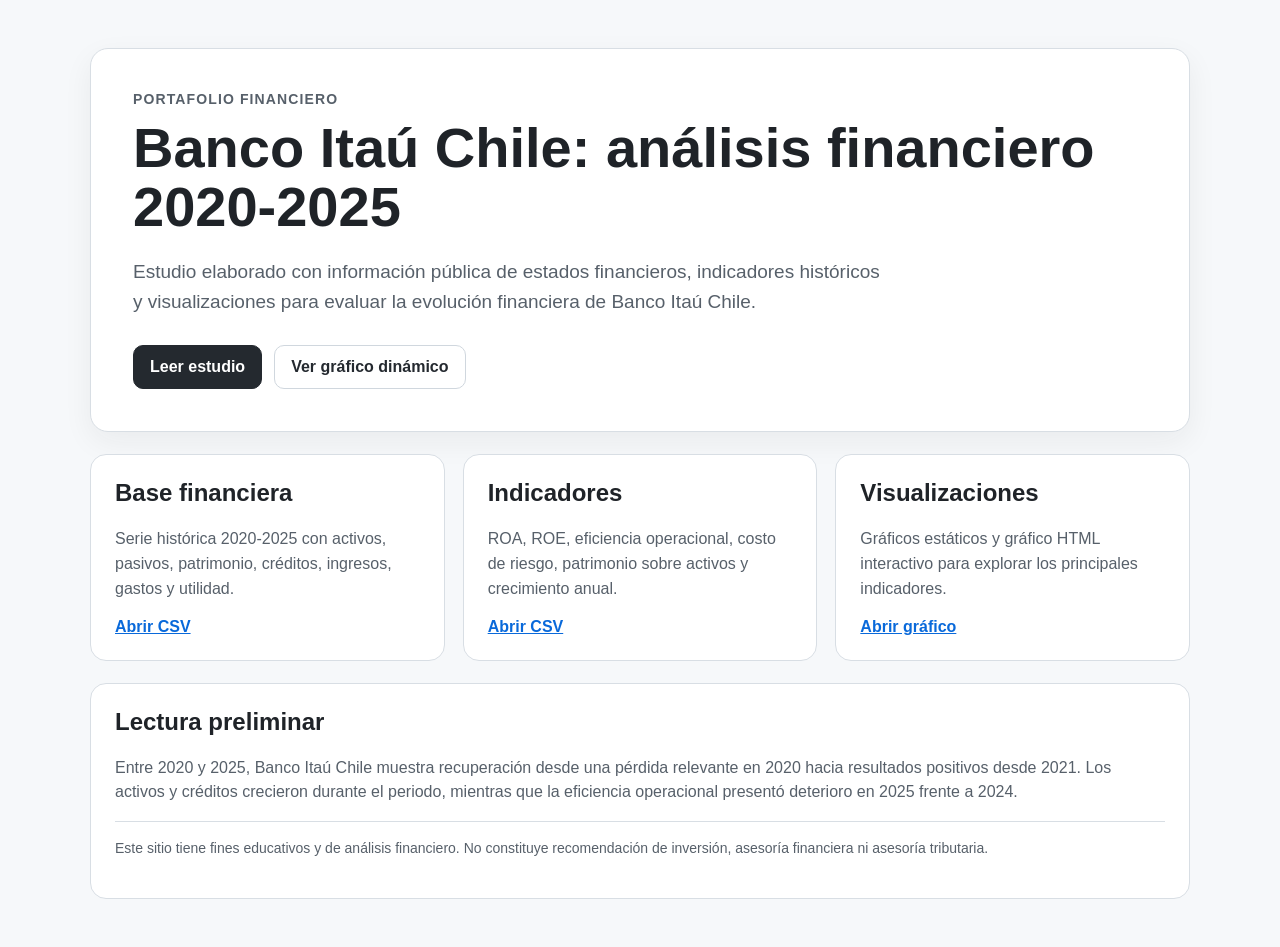
==== index.html @ cef7b731 "Add files via upload Agrego portada web para GitHub Pages" ====
<!DOCTYPE html>
<html lang="es">
<head>
  <meta charset="utf-8">
  <meta name="viewport" content="width=device-width, initial-scale=1">
  <title>Estudio financiero Banco Itaú Chile 2020-2025</title>
  <link rel="stylesheet" href="styles.css">
</head>
<body>
  <main class="page">
    <section class="hero">
      <p class="eyebrow">Portafolio financiero</p>
      <h1>Banco Itaú Chile: análisis financiero 2020-2025</h1>
      <p class="lead">
        Estudio elaborado con información pública de estados financieros, indicadores históricos
        y visualizaciones para evaluar la evolución financiera de Banco Itaú Chile.
      </p>
      <div class="actions">
        <a class="button primary" href="estudios/2026-analisis-financiero-banco-itau-chile.md">Leer estudio</a>
        <a class="button" href="graficos/itau_chile_2020_2025_grafico_dinamico.html">Ver gráfico dinámico</a>
      </div>
    </section>

    <section class="cards">
      <article class="card">
        <h2>Base financiera</h2>
        <p>Serie histórica 2020-2025 con activos, pasivos, patrimonio, créditos, ingresos, gastos y utilidad.</p>
        <a href="datos/itau_chile_2020_2025_financieros.csv">Abrir CSV</a>
      </article>

      <article class="card">
        <h2>Indicadores</h2>
        <p>ROA, ROE, eficiencia operacional, costo de riesgo, patrimonio sobre activos y crecimiento anual.</p>
        <a href="datos/itau_chile_2020_2025_indicadores.csv">Abrir CSV</a>
      </article>

      <article class="card">
        <h2>Visualizaciones</h2>
        <p>Gráficos estáticos y gráfico HTML interactivo para explorar los principales indicadores.</p>
        <a href="graficos/itau_chile_2020_2025_grafico_dinamico.html">Abrir gráfico</a>
      </article>
    </section>

    <section class="summary">
      <h2>Lectura preliminar</h2>
      <p>
        Entre 2020 y 2025, Banco Itaú Chile muestra recuperación desde una pérdida relevante en 2020
        hacia resultados positivos desde 2021. Los activos y créditos crecieron durante el periodo,
        mientras que la eficiencia operacional presentó deterioro en 2025 frente a 2024.
      </p>
      <p class="disclaimer">
        Este sitio tiene fines educativos y de análisis financiero. No constituye recomendación de inversión,
        asesoría financiera ni asesoría tributaria.
      </p>
    </section>
  </main>
</body>
</html>
---- styles.css ----
body {
  margin: 0;
  font-family: Arial, Helvetica, sans-serif;
  color: #1f2328;
  background: #f6f8fa;
}

.page {
  width: min(1100px, calc(100% - 32px));
  margin: 0 auto;
  padding: 48px 0;
}

.hero {
  background: #ffffff;
  border: 1px solid #d8dee4;
  border-radius: 18px;
  padding: 42px;
  box-shadow: 0 10px 30px rgba(31, 35, 40, 0.06);
}

.eyebrow {
  margin: 0 0 12px;
  font-size: 14px;
  letter-spacing: 0.08em;
  text-transform: uppercase;
  color: #57606a;
  font-weight: 700;
}

h1 {
  margin: 0;
  font-size: clamp(32px, 5vw, 56px);
  line-height: 1.05;
}

.lead {
  margin-top: 20px;
  max-width: 760px;
  font-size: 19px;
  line-height: 1.6;
  color: #57606a;
}

.actions {
  display: flex;
  gap: 12px;
  flex-wrap: wrap;
  margin-top: 28px;
}

.button {
  display: inline-block;
  padding: 12px 16px;
  border-radius: 10px;
  border: 1px solid #d0d7de;
  text-decoration: none;
  font-weight: 700;
  color: #24292f;
  background: #ffffff;
}

.button.primary {
  color: #ffffff;
  background: #24292f;
  border-color: #24292f;
}

.cards {
  display: grid;
  grid-template-columns: repeat(3, 1fr);
  gap: 18px;
  margin-top: 22px;
}

.card, .summary {
  background: #ffffff;
  border: 1px solid #d8dee4;
  border-radius: 16px;
  padding: 24px;
}

.card h2, .summary h2 {
  margin-top: 0;
}

.card p, .summary p {
  color: #57606a;
  line-height: 1.55;
}

.card a {
  font-weight: 700;
  color: #0969da;
}

.summary {
  margin-top: 22px;
}

.disclaimer {
  font-size: 14px;
  border-top: 1px solid #d8dee4;
  padding-top: 16px;
}

@media (max-width: 820px) {
  .cards {
    grid-template-columns: 1fr;
  }

  .hero {
    padding: 28px;
  }
}
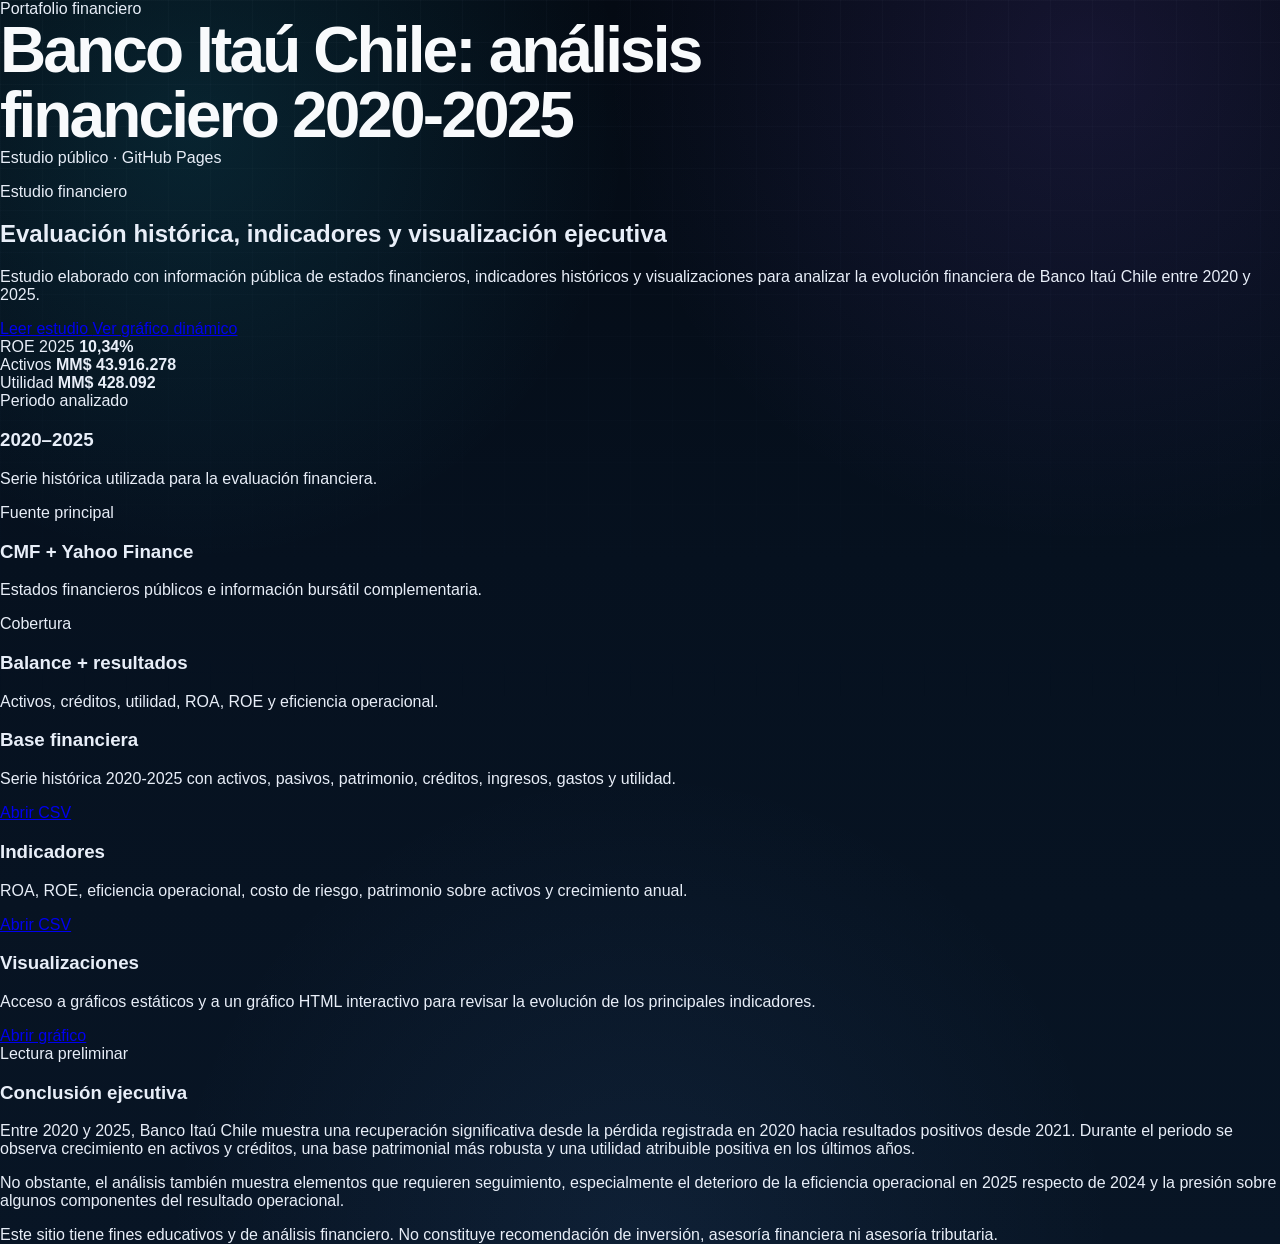
==== commit 806b0199: "Update index.html Actualizo index con estilo ejecutivo sobrio" ====
--- a/index.html
+++ b/index.html
@@ -3,56 +3,142 @@
 <head>
   <meta charset="utf-8">
   <meta name="viewport" content="width=device-width, initial-scale=1">
-  <title>Estudio financiero Banco Itaú Chile 2020-2025</title>
+  <title>Banco Itaú Chile | Análisis financiero 2020-2025</title>
   <link rel="stylesheet" href="styles.css">
 </head>
 <body>
-  <main class="page">
-    <section class="hero">
-      <p class="eyebrow">Portafolio financiero</p>
-      <h1>Banco Itaú Chile: análisis financiero 2020-2025</h1>
-      <p class="lead">
-        Estudio elaborado con información pública de estados financieros, indicadores históricos
-        y visualizaciones para evaluar la evolución financiera de Banco Itaú Chile.
-      </p>
-      <div class="actions">
-        <a class="button primary" href="estudios/2026-analisis-financiero-banco-itau-chile.md">Leer estudio</a>
-        <a class="button" href="graficos/itau_chile_2020_2025_grafico_dinamico.html">Ver gráfico dinámico</a>
+  <div class="page-shell">
+    <header class="topbar">
+      <div class="brand-block">
+        <span class="brand-kicker">Portafolio financiero</span>
+        <h1>Banco Itaú Chile: análisis financiero 2020-2025</h1>
       </div>
-    </section>
+      <div class="topbar-badge">
+        Estudio público · GitHub Pages
+      </div>
+    </header>
 
-    <section class="cards">
-      <article class="card">
-        <h2>Base financiera</h2>
-        <p>Serie histórica 2020-2025 con activos, pasivos, patrimonio, créditos, ingresos, gastos y utilidad.</p>
-        <a href="datos/itau_chile_2020_2025_financieros.csv">Abrir CSV</a>
-      </article>
+    <main class="main-layout">
+      <section class="hero-panel">
+        <div class="hero-copy">
+          <p class="section-tag">Estudio financiero</p>
+          <h2>
+            Evaluación histórica, indicadores y visualización ejecutiva
+          </h2>
+          <p class="hero-text">
+            Estudio elaborado con información pública de estados financieros,
+            indicadores históricos y visualizaciones para analizar la evolución
+            financiera de Banco Itaú Chile entre 2020 y 2025.
+          </p>
 
-      <article class="card">
-        <h2>Indicadores</h2>
-        <p>ROA, ROE, eficiencia operacional, costo de riesgo, patrimonio sobre activos y crecimiento anual.</p>
-        <a href="datos/itau_chile_2020_2025_indicadores.csv">Abrir CSV</a>
-      </article>
+          <div class="hero-actions">
+            <a class="btn btn-primary" href="estudios/2026-analisis-financiero-banco-itau-chile.md">
+              Leer estudio
+            </a>
+            <a class="btn btn-secondary" href="graficos/itau_chile_2020_2025_grafico_dinamico.html">
+              Ver gráfico dinámico
+            </a>
+          </div>
+        </div>
 
-      <article class="card">
-        <h2>Visualizaciones</h2>
-        <p>Gráficos estáticos y gráfico HTML interactivo para explorar los principales indicadores.</p>
-        <a href="graficos/itau_chile_2020_2025_grafico_dinamico.html">Abrir gráfico</a>
-      </article>
-    </section>
+        <div class="hero-visual">
+          <div class="visual-core"></div>
+          <div class="visual-ring ring-1"></div>
+          <div class="visual-ring ring-2"></div>
+          <div class="visual-card visual-card-1">
+            <span class="mini-label">ROE 2025</span>
+            <strong>10,34%</strong>
+          </div>
+          <div class="visual-card visual-card-2">
+            <span class="mini-label">Activos</span>
+            <strong>MM$ 43.916.278</strong>
+          </div>
+          <div class="visual-card visual-card-3">
+            <span class="mini-label">Utilidad</span>
+            <strong>MM$ 428.092</strong>
+          </div>
+        </div>
+      </section>
 
-    <section class="summary">
-      <h2>Lectura preliminar</h2>
-      <p>
-        Entre 2020 y 2025, Banco Itaú Chile muestra recuperación desde una pérdida relevante en 2020
-        hacia resultados positivos desde 2021. Los activos y créditos crecieron durante el periodo,
-        mientras que la eficiencia operacional presentó deterioro en 2025 frente a 2024.
-      </p>
-      <p class="disclaimer">
-        Este sitio tiene fines educativos y de análisis financiero. No constituye recomendación de inversión,
-        asesoría financiera ni asesoría tributaria.
-      </p>
-    </section>
-  </main>
+      <section class="stats-grid">
+        <article class="stat-card">
+          <span class="stat-label">Periodo analizado</span>
+          <h3>2020–2025</h3>
+          <p>Serie histórica utilizada para la evaluación financiera.</p>
+        </article>
+
+        <article class="stat-card">
+          <span class="stat-label">Fuente principal</span>
+          <h3>CMF + Yahoo Finance</h3>
+          <p>Estados financieros públicos e información bursátil complementaria.</p>
+        </article>
+
+        <article class="stat-card">
+          <span class="stat-label">Cobertura</span>
+          <h3>Balance + resultados</h3>
+          <p>Activos, créditos, utilidad, ROA, ROE y eficiencia operacional.</p>
+        </article>
+      </section>
+
+      <section class="content-grid">
+        <article class="info-card">
+          <div class="card-topline"></div>
+          <h3>Base financiera</h3>
+          <p>
+            Serie histórica 2020-2025 con activos, pasivos, patrimonio,
+            créditos, ingresos, gastos y utilidad.
+          </p>
+          <a class="text-link" href="datos/itau_chile_2020_2025_financieros.csv">Abrir CSV</a>
+        </article>
+
+        <article class="info-card">
+          <div class="card-topline"></div>
+          <h3>Indicadores</h3>
+          <p>
+            ROA, ROE, eficiencia operacional, costo de riesgo, patrimonio
+            sobre activos y crecimiento anual.
+          </p>
+          <a class="text-link" href="datos/itau_chile_2020_2025_indicadores.csv">Abrir CSV</a>
+        </article>
+
+        <article class="info-card">
+          <div class="card-topline"></div>
+          <h3>Visualizaciones</h3>
+          <p>
+            Acceso a gráficos estáticos y a un gráfico HTML interactivo para
+            revisar la evolución de los principales indicadores.
+          </p>
+          <a class="text-link" href="graficos/itau_chile_2020_2025_grafico_dinamico.html">Abrir gráfico</a>
+        </article>
+      </section>
+
+      <section class="analysis-panel">
+        <div class="panel-header">
+          <span class="section-tag">Lectura preliminar</span>
+          <h3>Conclusión ejecutiva</h3>
+        </div>
+
+        <p>
+          Entre 2020 y 2025, Banco Itaú Chile muestra una recuperación
+          significativa desde la pérdida registrada en 2020 hacia resultados
+          positivos desde 2021. Durante el periodo se observa crecimiento en
+          activos y créditos, una base patrimonial más robusta y una utilidad
+          atribuible positiva en los últimos años.
+        </p>
+
+        <p>
+          No obstante, el análisis también muestra elementos que requieren
+          seguimiento, especialmente el deterioro de la eficiencia operacional
+          en 2025 respecto de 2024 y la presión sobre algunos componentes del
+          resultado operacional.
+        </p>
+
+        <div class="disclaimer-box">
+          Este sitio tiene fines educativos y de análisis financiero. No constituye
+          recomendación de inversión, asesoría financiera ni asesoría tributaria.
+        </div>
+      </section>
+    </main>
+  </div>
 </body>
 </html>
--- a/styles.css
+++ b/styles.css
@@ -1,115 +1,269 @@
+:root {
+  --bg: #06111f;
+  --bg-soft: #0a1728;
+  --panel: rgba(10, 23, 40, 0.88);
+  --panel-strong: rgba(8, 18, 32, 0.96);
+  --border: rgba(148, 163, 184, 0.22);
+  --border-strong: rgba(96, 165, 250, 0.32);
+  --text: #e8eef8;
+  --title: #f8fafc;
+  --muted: #a8b3c7;
+  --muted-2: #7f8ea6;
+  --accent: #60a5fa;
+  --accent-2: #22d3ee;
+  --accent-3: #8b5cf6;
+  --shadow: 0 24px 70px rgba(0, 0, 0, 0.42);
+  --radius-xl: 26px;
+  --radius-lg: 18px;
+}
+* {
+  box-sizing: border-box;
+}
 body {
   margin: 0;
-  font-family: Arial, Helvetica, sans-serif;
-  color: #1f2328;
-  background: #f6f8fa;
-}
-
+  font-family: Inter, Arial, Helvetica, sans-serif;
+  color: var(--text);
+  min-height: 100vh;
+  background:
+    radial-gradient(circle at 15% 10%, rgba(34, 211, 238, 0.12), transparent 28%),
+    radial-gradient(circle at 85% 5%, rgba(139, 92, 246, 0.13), transparent 30%),
+    radial-gradient(circle at 50% 100%, rgba(96, 165, 250, 0.08), transparent 34%),
+    linear-gradient(180deg, #040a13 0%, #06111f 45%, #081525 100%);
+}
+body::before {
+  content: "";
+  position: fixed;
+  inset: 0;
+  pointer-events: none;
+  background-image:
+    linear-gradient(rgba(148, 163, 184, 0.035) 1px, transparent 1px),
+    linear-gradient(90deg, rgba(148, 163, 184, 0.035) 1px, transparent 1px);
+  background-size: 42px 42px;
+  mask-image: linear-gradient(to bottom, black, transparent 82%);
+}
 .page {
-  width: min(1100px, calc(100% - 32px));
+  width: min(1120px, calc(100% - 40px));
   margin: 0 auto;
-  padding: 48px 0;
-}
-
+  padding: 54px 0;
+}
 .hero {
-  background: #ffffff;
-  border: 1px solid #d8dee4;
-  border-radius: 18px;
-  padding: 42px;
-  box-shadow: 0 10px 30px rgba(31, 35, 40, 0.06);
-}
-
+  position: relative;
+  overflow: hidden;
+  border: 1px solid var(--border);
+  border-radius: var(--radius-xl);
+  padding: 48px;
+  background:
+    linear-gradient(135deg, rgba(15, 31, 54, 0.95), rgba(8, 18, 32, 0.96)),
+    radial-gradient(circle at 80% 30%, rgba(34, 211, 238, 0.16), transparent 24%);
+  box-shadow: var(--shadow);
+}
+.hero::before {
+  content: "";
+  position: absolute;
+  right: -90px;
+  top: -90px;
+  width: 340px;
+  height: 340px;
+  border-radius: 50%;
+  border: 1px solid rgba(96, 165, 250, 0.22);
+  box-shadow:
+    0 0 0 34px rgba(96, 165, 250, 0.035),
+    0 0 0 74px rgba(139, 92, 246, 0.03),
+    0 0 70px rgba(34, 211, 238, 0.16);
+}
+.hero::after {
+  content: "";
+  position: absolute;
+  right: 90px;
+  bottom: 50px;
+  width: 180px;
+  height: 180px;
+  border-radius: 50%;
+  background:
+    radial-gradient(circle, rgba(34, 211, 238, 0.20), rgba(96, 165, 250, 0.05) 55%, transparent 72%);
+  border: 1px solid rgba(34, 211, 238, 0.18);
+}
 .eyebrow {
-  margin: 0 0 12px;
-  font-size: 14px;
-  letter-spacing: 0.08em;
+  position: relative;
+  z-index: 1;
+  margin: 0 0 14px;
+  color: var(--accent-2);
+  font-size: 12px;
+  font-weight: 800;
+  letter-spacing: 0.18em;
   text-transform: uppercase;
-  color: #57606a;
-  font-weight: 700;
-}
-
+}
 h1 {
+  position: relative;
+  z-index: 1;
   margin: 0;
-  font-size: clamp(32px, 5vw, 56px);
-  line-height: 1.05;
-}
-
+  max-width: 820px;
+  color: var(--title);
+  font-size: clamp(34px, 5vw, 64px);
+  line-height: 1.02;
+  letter-spacing: -0.045em;
+}
 .lead {
-  margin-top: 20px;
+  position: relative;
+  z-index: 1;
+  margin-top: 24px;
   max-width: 760px;
+  color: var(--muted);
   font-size: 19px;
-  line-height: 1.6;
-  color: #57606a;
-}
-
+  line-height: 1.72;
+}
 .actions {
+  position: relative;
+  z-index: 1;
   display: flex;
-  gap: 12px;
   flex-wrap: wrap;
-  margin-top: 28px;
-}
-
+  gap: 14px;
+  margin-top: 32px;
+}
 .button {
-  display: inline-block;
-  padding: 12px 16px;
-  border-radius: 10px;
-  border: 1px solid #d0d7de;
+  display: inline-flex;
+  align-items: center;
+  justify-content: center;
+  min-height: 48px;
+  padding: 0 20px;
+  border-radius: 13px;
+  border: 1px solid var(--border);
+  color: var(--text);
+  background: rgba(255, 255, 255, 0.035);
   text-decoration: none;
-  font-weight: 700;
-  color: #24292f;
-  background: #ffffff;
-}
-
+  font-weight: 800;
+  transition:
+    transform 0.18s ease,
+    border-color 0.18s ease,
+    background 0.18s ease,
+    box-shadow 0.18s ease;
+}
+.button:hover {
+  transform: translateY(-2px);
+  border-color: var(--border-strong);
+  background: rgba(96, 165, 250, 0.08);
+  box-shadow: 0 12px 30px rgba(0, 0, 0, 0.28);
+}
 .button.primary {
   color: #ffffff;
-  background: #24292f;
-  border-color: #24292f;
-}
-
+  background: linear-gradient(135deg, #1d4ed8, #0891b2);
+  border-color: rgba(125, 211, 252, 0.35);
+  box-shadow: 0 14px 34px rgba(8, 145, 178, 0.22);
+}
 .cards {
   display: grid;
   grid-template-columns: repeat(3, 1fr);
   gap: 18px;
   margin-top: 22px;
 }
-
-.card, .summary {
-  background: #ffffff;
-  border: 1px solid #d8dee4;
-  border-radius: 16px;
-  padding: 24px;
-}
-
-.card h2, .summary h2 {
-  margin-top: 0;
-}
-
-.card p, .summary p {
-  color: #57606a;
-  line-height: 1.55;
-}
-
+.card {
+  position: relative;
+  overflow: hidden;
+  min-height: 230px;
+  padding: 26px;
+  border: 1px solid var(--border);
+  border-radius: var(--radius-lg);
+  background:
+    linear-gradient(180deg, rgba(15, 31, 54, 0.88), rgba(8, 18, 32, 0.92));
+  box-shadow: 0 18px 46px rgba(0, 0, 0, 0.28);
+}
+.card::before {
+  content: "";
+  display: block;
+  width: 58px;
+  height: 4px;
+  margin-bottom: 22px;
+  border-radius: 999px;
+  background: linear-gradient(90deg, var(--accent), var(--accent-2), var(--accent-3));
+}
+.card::after {
+  content: "";
+  position: absolute;
+  right: -50px;
+  top: -50px;
+  width: 150px;
+  height: 150px;
+  border-radius: 50%;
+  background: radial-gradient(circle, rgba(96, 165, 250, 0.12), transparent 68%);
+}
+.card h2 {
+  position: relative;
+  z-index: 1;
+  margin: 0 0 16px;
+  color: var(--title);
+  font-size: 28px;
+  letter-spacing: -0.025em;
+}
+.card p {
+  position: relative;
+  z-index: 1;
+  margin: 0 0 22px;
+  color: var(--muted);
+  line-height: 1.68;
+}
 .card a {
-  font-weight: 700;
-  color: #0969da;
-}
-
+  position: relative;
+  z-index: 1;
+  color: #93c5fd;
+  font-weight: 800;
+  text-decoration: none;
+}
+.card a:hover {
+  color: #bfdbfe;
+  text-decoration: underline;
+}
 .summary {
   margin-top: 22px;
-}
-
-.disclaimer {
+  padding: 32px;
+  border: 1px solid var(--border);
+  border-radius: var(--radius-xl);
+  background:
+    linear-gradient(180deg, rgba(15, 31, 54, 0.90), rgba(8, 18, 32, 0.96));
+  box-shadow: var(--shadow);
+}
+.summary h2 {
+  margin: 0 0 18px;
+  color: var(--title);
+  font-size: 32px;
+  letter-spacing: -0.03em;
+}
+.summary p {
+  margin: 0;
+  color: var(--muted);
+  line-height: 1.78;
+  font-size: 16px;
+}
+.summary .disclaimer {
+  margin-top: 22px;
+  padding-top: 18px;
+  border-top: 1px solid var(--border);
+  color: var(--muted-2);
   font-size: 14px;
-  border-top: 1px solid #d8dee4;
-  padding-top: 16px;
-}
-
-@media (max-width: 820px) {
+}
+@media (max-width: 920px) {
   .cards {
     grid-template-columns: 1fr;
   }
-
+  .hero {
+    padding: 36px;
+  }
+}
+@media (max-width: 640px) {
+  .page {
+    width: min(100% - 24px, 1120px);
+    padding: 28px 0;
+  }
   .hero {
     padding: 28px;
   }
-}
+  h1 {
+    font-size: 34px;
+  }
+  .lead {
+    font-size: 16px;
+  }
+  .summary,
+  .card {
+    padding: 24px;
+  }
+}
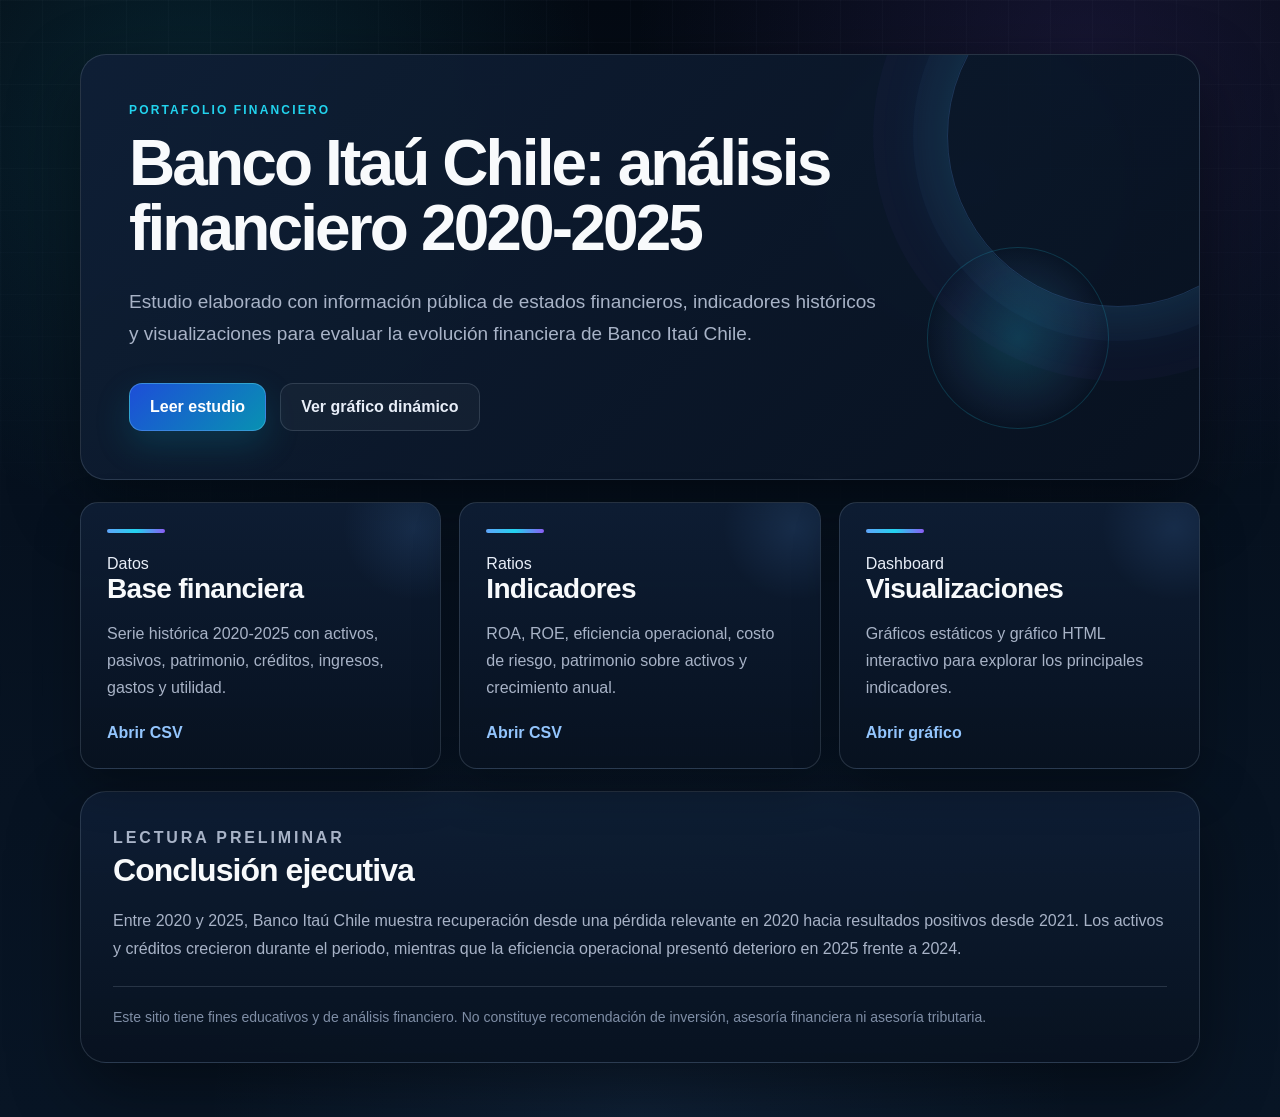
==== commit a0a881e1: "Update index.html Restauro estructura de portada tipo informe" ====
--- a/index.html
+++ b/index.html
@@ -3,142 +3,70 @@
 <head>
   <meta charset="utf-8">
   <meta name="viewport" content="width=device-width, initial-scale=1">
-  <title>Banco Itaú Chile | Análisis financiero 2020-2025</title>
+  <title>Estudio financiero Banco Itaú Chile 2020-2025</title>
   <link rel="stylesheet" href="styles.css">
 </head>
 <body>
-  <div class="page-shell">
-    <header class="topbar">
-      <div class="brand-block">
-        <span class="brand-kicker">Portafolio financiero</span>
-        <h1>Banco Itaú Chile: análisis financiero 2020-2025</h1>
+  <main class="page">
+    <section class="hero">
+      <p class="eyebrow">Portafolio financiero</p>
+      <h1>Banco Itaú Chile: análisis financiero 2020-2025</h1>
+      <p class="lead">
+        Estudio elaborado con información pública de estados financieros, indicadores históricos
+        y visualizaciones para evaluar la evolución financiera de Banco Itaú Chile.
+      </p>
+      <div class="actions">
+        <a class="button primary" href="estudios/2026-analisis-financiero-banco-itau-chile.md">
+          Leer estudio
+        </a>
+        <a class="button" href="graficos/itau_chile_2020_2025_grafico_dinamico.html">
+          Ver gráfico dinámico
+        </a>
       </div>
-      <div class="topbar-badge">
-        Estudio público · GitHub Pages
-      </div>
-    </header>
-
-    <main class="main-layout">
-      <section class="hero-panel">
-        <div class="hero-copy">
-          <p class="section-tag">Estudio financiero</p>
-          <h2>
-            Evaluación histórica, indicadores y visualización ejecutiva
-          </h2>
-          <p class="hero-text">
-            Estudio elaborado con información pública de estados financieros,
-            indicadores históricos y visualizaciones para analizar la evolución
-            financiera de Banco Itaú Chile entre 2020 y 2025.
-          </p>
-
-          <div class="hero-actions">
-            <a class="btn btn-primary" href="estudios/2026-analisis-financiero-banco-itau-chile.md">
-              Leer estudio
-            </a>
-            <a class="btn btn-secondary" href="graficos/itau_chile_2020_2025_grafico_dinamico.html">
-              Ver gráfico dinámico
-            </a>
-          </div>
-        </div>
-
-        <div class="hero-visual">
-          <div class="visual-core"></div>
-          <div class="visual-ring ring-1"></div>
-          <div class="visual-ring ring-2"></div>
-          <div class="visual-card visual-card-1">
-            <span class="mini-label">ROE 2025</span>
-            <strong>10,34%</strong>
-          </div>
-          <div class="visual-card visual-card-2">
-            <span class="mini-label">Activos</span>
-            <strong>MM$ 43.916.278</strong>
-          </div>
-          <div class="visual-card visual-card-3">
-            <span class="mini-label">Utilidad</span>
-            <strong>MM$ 428.092</strong>
-          </div>
-        </div>
-      </section>
-
-      <section class="stats-grid">
-        <article class="stat-card">
-          <span class="stat-label">Periodo analizado</span>
-          <h3>2020–2025</h3>
-          <p>Serie histórica utilizada para la evaluación financiera.</p>
-        </article>
-
-        <article class="stat-card">
-          <span class="stat-label">Fuente principal</span>
-          <h3>CMF + Yahoo Finance</h3>
-          <p>Estados financieros públicos e información bursátil complementaria.</p>
-        </article>
-
-        <article class="stat-card">
-          <span class="stat-label">Cobertura</span>
-          <h3>Balance + resultados</h3>
-          <p>Activos, créditos, utilidad, ROA, ROE y eficiencia operacional.</p>
-        </article>
-      </section>
-
-      <section class="content-grid">
-        <article class="info-card">
-          <div class="card-topline"></div>
-          <h3>Base financiera</h3>
-          <p>
-            Serie histórica 2020-2025 con activos, pasivos, patrimonio,
-            créditos, ingresos, gastos y utilidad.
-          </p>
-          <a class="text-link" href="datos/itau_chile_2020_2025_financieros.csv">Abrir CSV</a>
-        </article>
-
-        <article class="info-card">
-          <div class="card-topline"></div>
-          <h3>Indicadores</h3>
-          <p>
-            ROA, ROE, eficiencia operacional, costo de riesgo, patrimonio
-            sobre activos y crecimiento anual.
-          </p>
-          <a class="text-link" href="datos/itau_chile_2020_2025_indicadores.csv">Abrir CSV</a>
-        </article>
-
-        <article class="info-card">
-          <div class="card-topline"></div>
-          <h3>Visualizaciones</h3>
-          <p>
-            Acceso a gráficos estáticos y a un gráfico HTML interactivo para
-            revisar la evolución de los principales indicadores.
-          </p>
-          <a class="text-link" href="graficos/itau_chile_2020_2025_grafico_dinamico.html">Abrir gráfico</a>
-        </article>
-      </section>
-
-      <section class="analysis-panel">
-        <div class="panel-header">
-          <span class="section-tag">Lectura preliminar</span>
-          <h3>Conclusión ejecutiva</h3>
-        </div>
-
+    </section>
+    <section class="cards">
+      <article class="card">
+        <span class="card-label">Datos</span>
+        <h2>Base financiera</h2>
         <p>
-          Entre 2020 y 2025, Banco Itaú Chile muestra una recuperación
-          significativa desde la pérdida registrada en 2020 hacia resultados
-          positivos desde 2021. Durante el periodo se observa crecimiento en
-          activos y créditos, una base patrimonial más robusta y una utilidad
-          atribuible positiva en los últimos años.
+          Serie histórica 2020-2025 con activos, pasivos, patrimonio, créditos,
+          ingresos, gastos y utilidad.
         </p>
-
+        <a href="datos/itau_chile_2020_2025_financieros.csv">Abrir CSV</a>
+      </article>
+      <article class="card">
+        <span class="card-label">Ratios</span>
+        <h2>Indicadores</h2>
         <p>
-          No obstante, el análisis también muestra elementos que requieren
-          seguimiento, especialmente el deterioro de la eficiencia operacional
-          en 2025 respecto de 2024 y la presión sobre algunos componentes del
-          resultado operacional.
+          ROA, ROE, eficiencia operacional, costo de riesgo, patrimonio sobre activos
+          y crecimiento anual.
         </p>
-
-        <div class="disclaimer-box">
-          Este sitio tiene fines educativos y de análisis financiero. No constituye
-          recomendación de inversión, asesoría financiera ni asesoría tributaria.
-        </div>
-      </section>
-    </main>
-  </div>
+        <a href="datos/itau_chile_2020_2025_indicadores.csv">Abrir CSV</a>
+      </article>
+      <article class="card">
+        <span class="card-label">Dashboard</span>
+        <h2>Visualizaciones</h2>
+        <p>
+          Gráficos estáticos y gráfico HTML interactivo para explorar los principales
+          indicadores.
+        </p>
+        <a href="graficos/itau_chile_2020_2025_grafico_dinamico.html">Abrir gráfico</a>
+      </article>
+    </section>
+    <section class="summary">
+      <p class="eyebrow">Lectura preliminar</p>
+      <h2>Conclusión ejecutiva</h2>
+      <p>
+        Entre 2020 y 2025, Banco Itaú Chile muestra recuperación desde una pérdida
+        relevante en 2020 hacia resultados positivos desde 2021. Los activos y créditos
+        crecieron durante el periodo, mientras que la eficiencia operacional presentó
+        deterioro en 2025 frente a 2024.
+      </p>
+      <p class="disclaimer">
+        Este sitio tiene fines educativos y de análisis financiero. No constituye
+        recomendación de inversión, asesoría financiera ni asesoría tributaria.
+      </p>
+    </section>
+  </main>
 </body>
 </html>
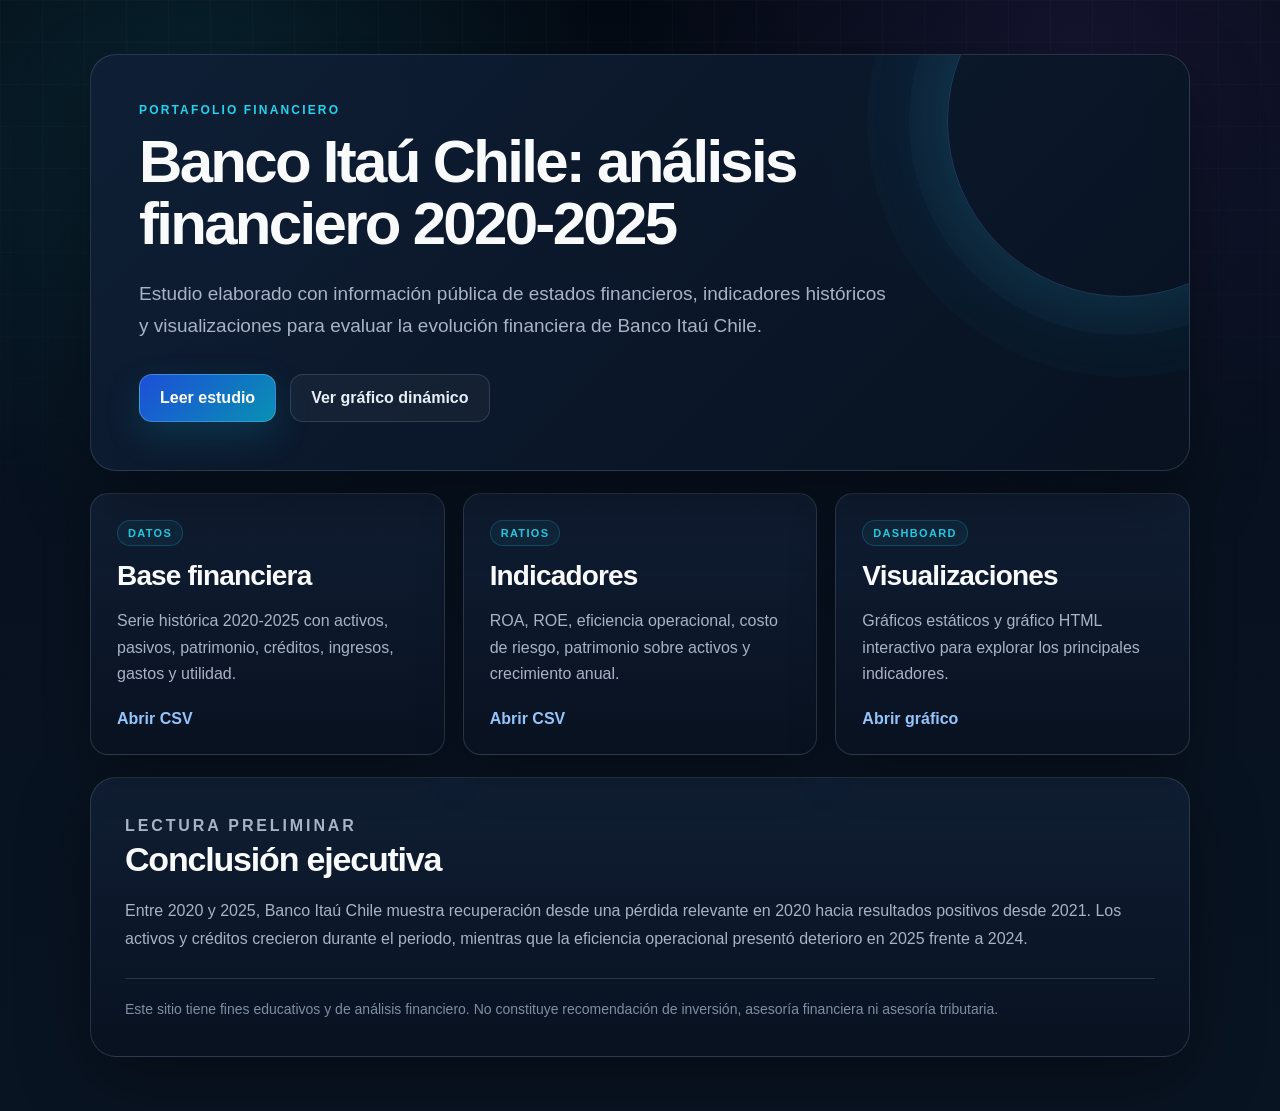
==== commit 7623ad8f: "Update index.html cambio boto information a informe en HTML" ====
--- a/index.html
+++ b/index.html
@@ -16,9 +16,9 @@
         y visualizaciones para evaluar la evolución financiera de Banco Itaú Chile.
       </p>
       <div class="actions">
-        <a class="button primary" href="estudios/2026-analisis-financiero-banco-itau-chile.md">
-          Leer estudio
-        </a>
+      <a class="button primary" href="estudios/2026-analisis-financiero-banco-itau-chile.html">
+        Leer estudio
+      </a>
         <a class="button" href="graficos/itau_chile_2020_2025_grafico_dinamico.html">
           Ver gráfico dinámico
         </a>
--- a/styles.css
+++ b/styles.css
@@ -1,18 +1,17 @@
 :root {
-  --bg: #06111f;
-  --bg-soft: #0a1728;
-  --panel: rgba(10, 23, 40, 0.88);
-  --panel-strong: rgba(8, 18, 32, 0.96);
+  --bg: #07111f;
+  --bg-2: #0b1728;
+  --panel: #0f1b2d;
+  --panel-2: #111f35;
   --border: rgba(148, 163, 184, 0.22);
-  --border-strong: rgba(96, 165, 250, 0.32);
+  --border-strong: rgba(96, 165, 250, 0.35);
   --text: #e8eef8;
   --title: #f8fafc;
   --muted: #a8b3c7;
   --muted-2: #7f8ea6;
   --accent: #60a5fa;
   --accent-2: #22d3ee;
-  --accent-3: #8b5cf6;
-  --shadow: 0 24px 70px rgba(0, 0, 0, 0.42);
+  --shadow: 0 24px 70px rgba(0, 0, 0, 0.38);
   --radius-xl: 26px;
   --radius-lg: 18px;
 }
@@ -21,14 +20,13 @@
 }
 body {
   margin: 0;
-  font-family: Inter, Arial, Helvetica, sans-serif;
+  font-family: Arial, Helvetica, sans-serif;
   color: var(--text);
   min-height: 100vh;
   background:
     radial-gradient(circle at 15% 10%, rgba(34, 211, 238, 0.12), transparent 28%),
-    radial-gradient(circle at 85% 5%, rgba(139, 92, 246, 0.13), transparent 30%),
-    radial-gradient(circle at 50% 100%, rgba(96, 165, 250, 0.08), transparent 34%),
-    linear-gradient(180deg, #040a13 0%, #06111f 45%, #081525 100%);
+    radial-gradient(circle at 85% 5%, rgba(139, 92, 246, 0.12), transparent 30%),
+    linear-gradient(180deg, #040a13 0%, #07111f 45%, #091423 100%);
 }
 body::before {
   content: "";
@@ -42,7 +40,9 @@
   mask-image: linear-gradient(to bottom, black, transparent 82%);
 }
 .page {
-  width: min(1120px, calc(100% - 40px));
+  position: relative;
+  z-index: 1;
+  width: min(1100px, calc(100% - 40px));
   margin: 0 auto;
   padding: 54px 0;
 }
@@ -53,35 +53,23 @@
   border-radius: var(--radius-xl);
   padding: 48px;
   background:
-    linear-gradient(135deg, rgba(15, 31, 54, 0.95), rgba(8, 18, 32, 0.96)),
-    radial-gradient(circle at 80% 30%, rgba(34, 211, 238, 0.16), transparent 24%);
+    linear-gradient(135deg, rgba(15, 31, 54, 0.96), rgba(8, 18, 32, 0.97)),
+    radial-gradient(circle at 82% 22%, rgba(34, 211, 238, 0.18), transparent 26%);
   box-shadow: var(--shadow);
-}
-.hero::before {
-  content: "";
-  position: absolute;
-  right: -90px;
-  top: -90px;
-  width: 340px;
-  height: 340px;
-  border-radius: 50%;
-  border: 1px solid rgba(96, 165, 250, 0.22);
-  box-shadow:
-    0 0 0 34px rgba(96, 165, 250, 0.035),
-    0 0 0 74px rgba(139, 92, 246, 0.03),
-    0 0 70px rgba(34, 211, 238, 0.16);
 }
 .hero::after {
   content: "";
   position: absolute;
-  right: 90px;
-  bottom: 50px;
-  width: 180px;
-  height: 180px;
+  right: -110px;
+  top: -110px;
+  width: 350px;
+  height: 350px;
   border-radius: 50%;
-  background:
-    radial-gradient(circle, rgba(34, 211, 238, 0.20), rgba(96, 165, 250, 0.05) 55%, transparent 72%);
-  border: 1px solid rgba(34, 211, 238, 0.18);
+  border: 1px solid rgba(96, 165, 250, 0.24);
+  box-shadow:
+    0 0 0 38px rgba(96, 165, 250, 0.035),
+    0 0 0 80px rgba(34, 211, 238, 0.025),
+    0 0 80px rgba(34, 211, 238, 0.16);
 }
 .eyebrow {
   position: relative;
@@ -99,18 +87,18 @@
   margin: 0;
   max-width: 820px;
   color: var(--title);
-  font-size: clamp(34px, 5vw, 64px);
-  line-height: 1.02;
+  font-size: clamp(34px, 5vw, 60px);
+  line-height: 1.04;
   letter-spacing: -0.045em;
 }
 .lead {
   position: relative;
   z-index: 1;
-  margin-top: 24px;
+  margin-top: 22px;
   max-width: 760px;
   color: var(--muted);
   font-size: 19px;
-  line-height: 1.72;
+  line-height: 1.7;
 }
 .actions {
   position: relative;
@@ -129,20 +117,15 @@
   border-radius: 13px;
   border: 1px solid var(--border);
   color: var(--text);
-  background: rgba(255, 255, 255, 0.035);
+  background: rgba(255, 255, 255, 0.04);
   text-decoration: none;
   font-weight: 800;
-  transition:
-    transform 0.18s ease,
-    border-color 0.18s ease,
-    background 0.18s ease,
-    box-shadow 0.18s ease;
+  transition: 0.18s ease;
 }
 .button:hover {
   transform: translateY(-2px);
   border-color: var(--border-strong);
-  background: rgba(96, 165, 250, 0.08);
-  box-shadow: 0 12px 30px rgba(0, 0, 0, 0.28);
+  background: rgba(96, 165, 250, 0.10);
 }
 .button.primary {
   color: #ffffff;
@@ -157,53 +140,39 @@
   margin-top: 22px;
 }
 .card {
-  position: relative;
-  overflow: hidden;
-  min-height: 230px;
+  min-height: 250px;
   padding: 26px;
   border: 1px solid var(--border);
   border-radius: var(--radius-lg);
   background:
-    linear-gradient(180deg, rgba(15, 31, 54, 0.88), rgba(8, 18, 32, 0.92));
+    linear-gradient(180deg, rgba(17, 31, 53, 0.94), rgba(9, 18, 32, 0.96));
   box-shadow: 0 18px 46px rgba(0, 0, 0, 0.28);
 }
-.card::before {
-  content: "";
-  display: block;
-  width: 58px;
-  height: 4px;
-  margin-bottom: 22px;
+.card-label {
+  display: inline-block;
+  margin-bottom: 14px;
+  padding: 6px 10px;
+  border: 1px solid rgba(34, 211, 238, 0.22);
   border-radius: 999px;
-  background: linear-gradient(90deg, var(--accent), var(--accent-2), var(--accent-3));
-}
-.card::after {
-  content: "";
-  position: absolute;
-  right: -50px;
-  top: -50px;
-  width: 150px;
-  height: 150px;
-  border-radius: 50%;
-  background: radial-gradient(circle, rgba(96, 165, 250, 0.12), transparent 68%);
+  color: var(--accent-2);
+  background: rgba(34, 211, 238, 0.06);
+  font-size: 11px;
+  font-weight: 800;
+  letter-spacing: 0.12em;
+  text-transform: uppercase;
 }
 .card h2 {
-  position: relative;
-  z-index: 1;
   margin: 0 0 16px;
   color: var(--title);
   font-size: 28px;
-  letter-spacing: -0.025em;
+  letter-spacing: -0.03em;
 }
 .card p {
-  position: relative;
-  z-index: 1;
   margin: 0 0 22px;
   color: var(--muted);
-  line-height: 1.68;
+  line-height: 1.65;
 }
 .card a {
-  position: relative;
-  z-index: 1;
   color: #93c5fd;
   font-weight: 800;
   text-decoration: none;
@@ -214,18 +183,18 @@
 }
 .summary {
   margin-top: 22px;
-  padding: 32px;
+  padding: 34px;
   border: 1px solid var(--border);
   border-radius: var(--radius-xl);
   background:
-    linear-gradient(180deg, rgba(15, 31, 54, 0.90), rgba(8, 18, 32, 0.96));
+    linear-gradient(180deg, rgba(17, 31, 53, 0.94), rgba(8, 18, 32, 0.97));
   box-shadow: var(--shadow);
 }
 .summary h2 {
   margin: 0 0 18px;
   color: var(--title);
-  font-size: 32px;
-  letter-spacing: -0.03em;
+  font-size: 34px;
+  letter-spacing: -0.035em;
 }
 .summary p {
   margin: 0;
@@ -234,7 +203,7 @@
   font-size: 16px;
 }
 .summary .disclaimer {
-  margin-top: 22px;
+  margin-top: 24px;
   padding-top: 18px;
   border-top: 1px solid var(--border);
   color: var(--muted-2);
@@ -250,20 +219,22 @@
 }
 @media (max-width: 640px) {
   .page {
-    width: min(100% - 24px, 1120px);
+    width: min(100% - 24px, 1100px);
     padding: 28px 0;
   }
-  .hero {
-    padding: 28px;
-  }
-  h1 {
-    font-size: 34px;
-  }
-  .lead {
-    font-size: 16px;
-  }
+  .hero,
   .summary,
   .card {
     padding: 24px;
   }
-}
+  h1 {
+    font-size: 34px;
+  }
+  .lead {
+    font-size: 16px;
+  }
+  .summary h2,
+  .card h2 {
+    font-size: 26px;
+  }
+}
